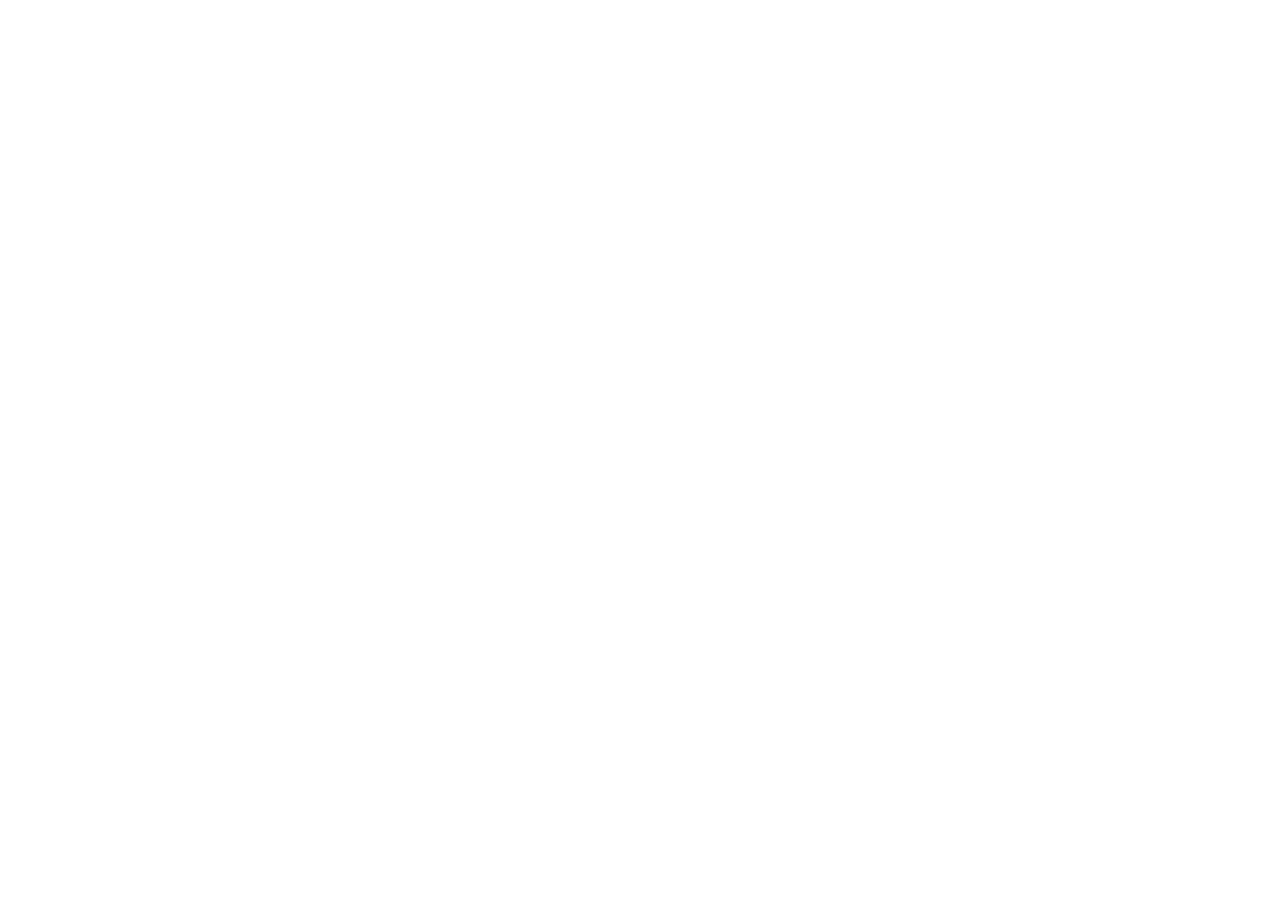
==== index.html @ 216a50ff "add files" ====
<!DOCTYPE html>
<html lang="en">
<head>
    <meta charset="UTF-8">
    <meta http-equiv="X-UA-Compatible" content="IE=edge">
    <meta name="viewport" content="width=device-width, initial-scale=1.0">
    <link rel="stylesheet" href="assets/style.css">
    <title>Booleando</title>
</head>
<body>
    
</body>
</html>
---- assets/style.css ----
* {
    margin: 0;
    padding: 0;
    box-sizing: border-box;
}
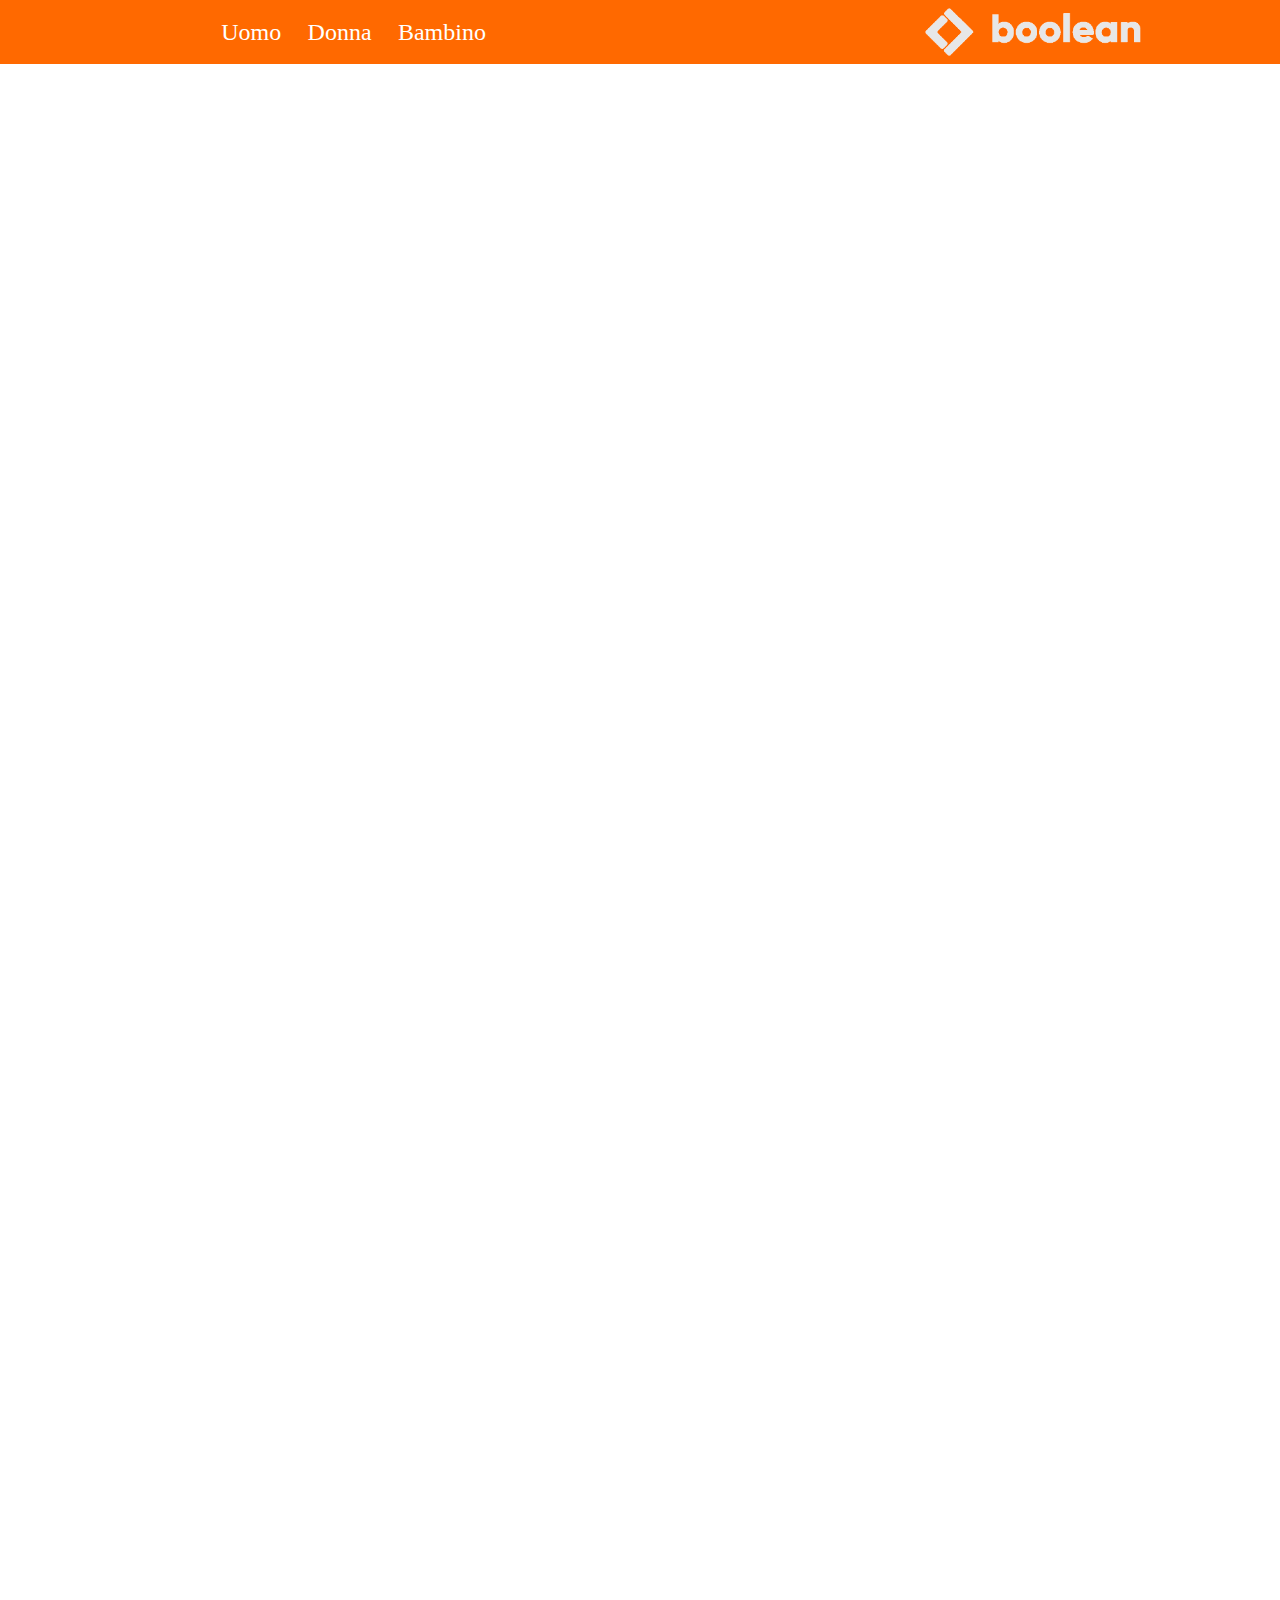
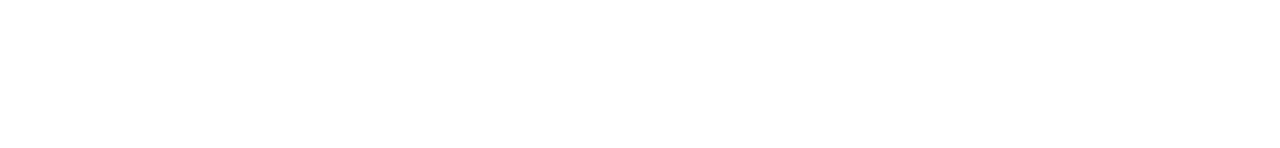
==== commit 301f3082: "fixed header" ====
--- a/index.html
+++ b/index.html
@@ -4,10 +4,28 @@
     <meta charset="UTF-8">
     <meta http-equiv="X-UA-Compatible" content="IE=edge">
     <meta name="viewport" content="width=device-width, initial-scale=1.0">
+    <link rel="stylesheet" href="https://cdnjs.cloudflare.com/ajax/libs/font-awesome/6.3.0/css/all.min.css">
+    <link rel="stylesheet" href="assets/debug.css">
     <link rel="stylesheet" href="assets/style.css">
     <title>Booleando</title>
 </head>
 <body>
-    
+    <header>
+        <nav>
+            <div class="box container">
+                <div class="gender">
+                   <a href="#">Uomo</a>
+                   <a href="#">Donna</a>
+                   <a href="#">Bambino</a>
+                </div>
+                <img class="logo" src="img/boolean-logo.png" alt="logo">
+                <div class="icons">
+                    <i class="fa-regular fa-user"></i>
+                    <i class="fa-regular fa-heart"></i>
+                    <i class="fa-solid fa-bag-shopping"></i>
+                </div>
+            </div>
+        </nav>
+    </header>
 </body>
 </html>--- a/assets/style.css
+++ b/assets/style.css
@@ -2,4 +2,49 @@
     margin: 0;
     padding: 0;
     box-sizing: border-box;
-}+}
+
+body {
+    width: 1920px;
+    height: 1748px;
+}
+
+.container {
+    max-width: 1500px;
+    margin-inline: auto;
+}
+
+nav {
+    background-color: #FF6900;
+    height: 4rem;
+}
+
+.box {
+    height: 4rem;
+    display: flex;
+    justify-content: space-between;
+    align-items: center;
+}
+
+/* .gender {
+    color: white;
+    font-size: 1.5em;
+} */
+
+.gender > * {
+    text-decoration: none;
+    color: white;
+    font-size: 1.5em;
+    padding-inline: .7rem;
+}
+
+.logo {
+    height: 3em;
+}
+
+.icons > * {
+    font-size: 1.5em;
+    color: white;
+    padding-inline: .7rem;
+}
+
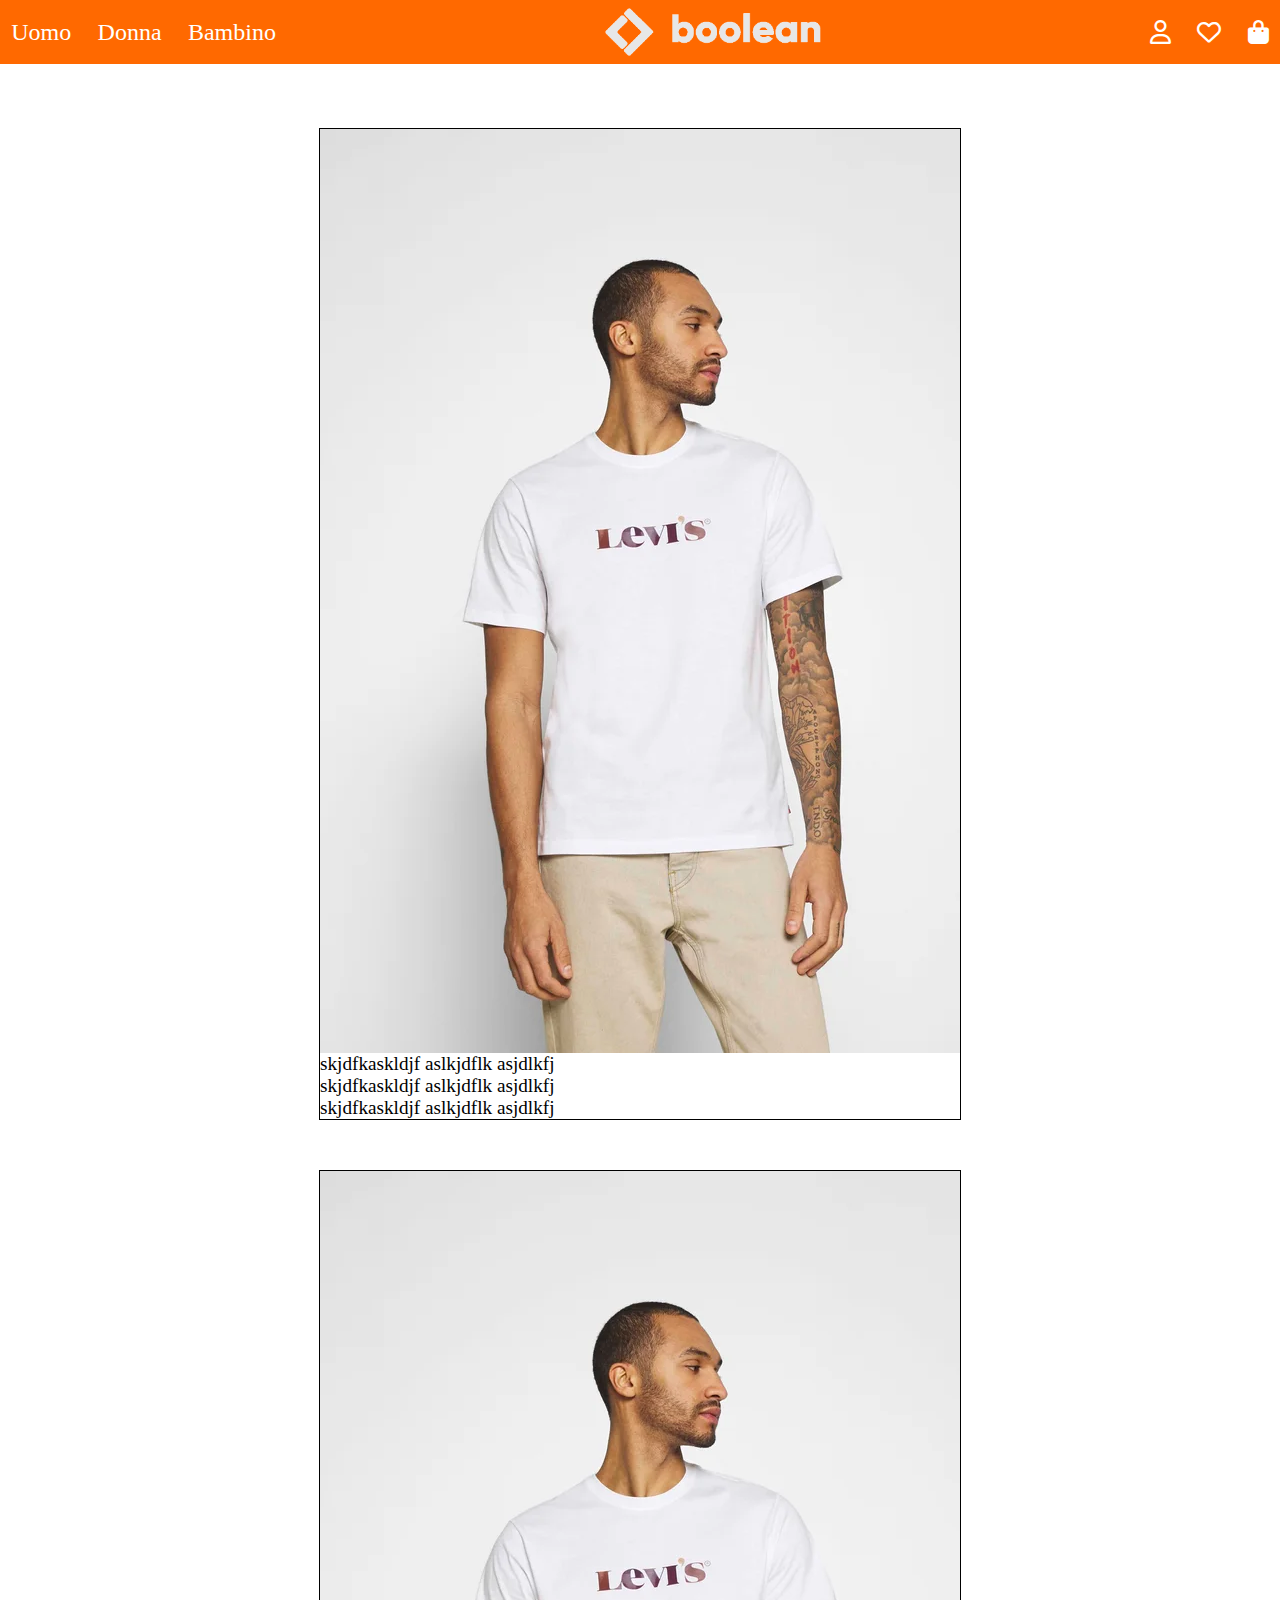
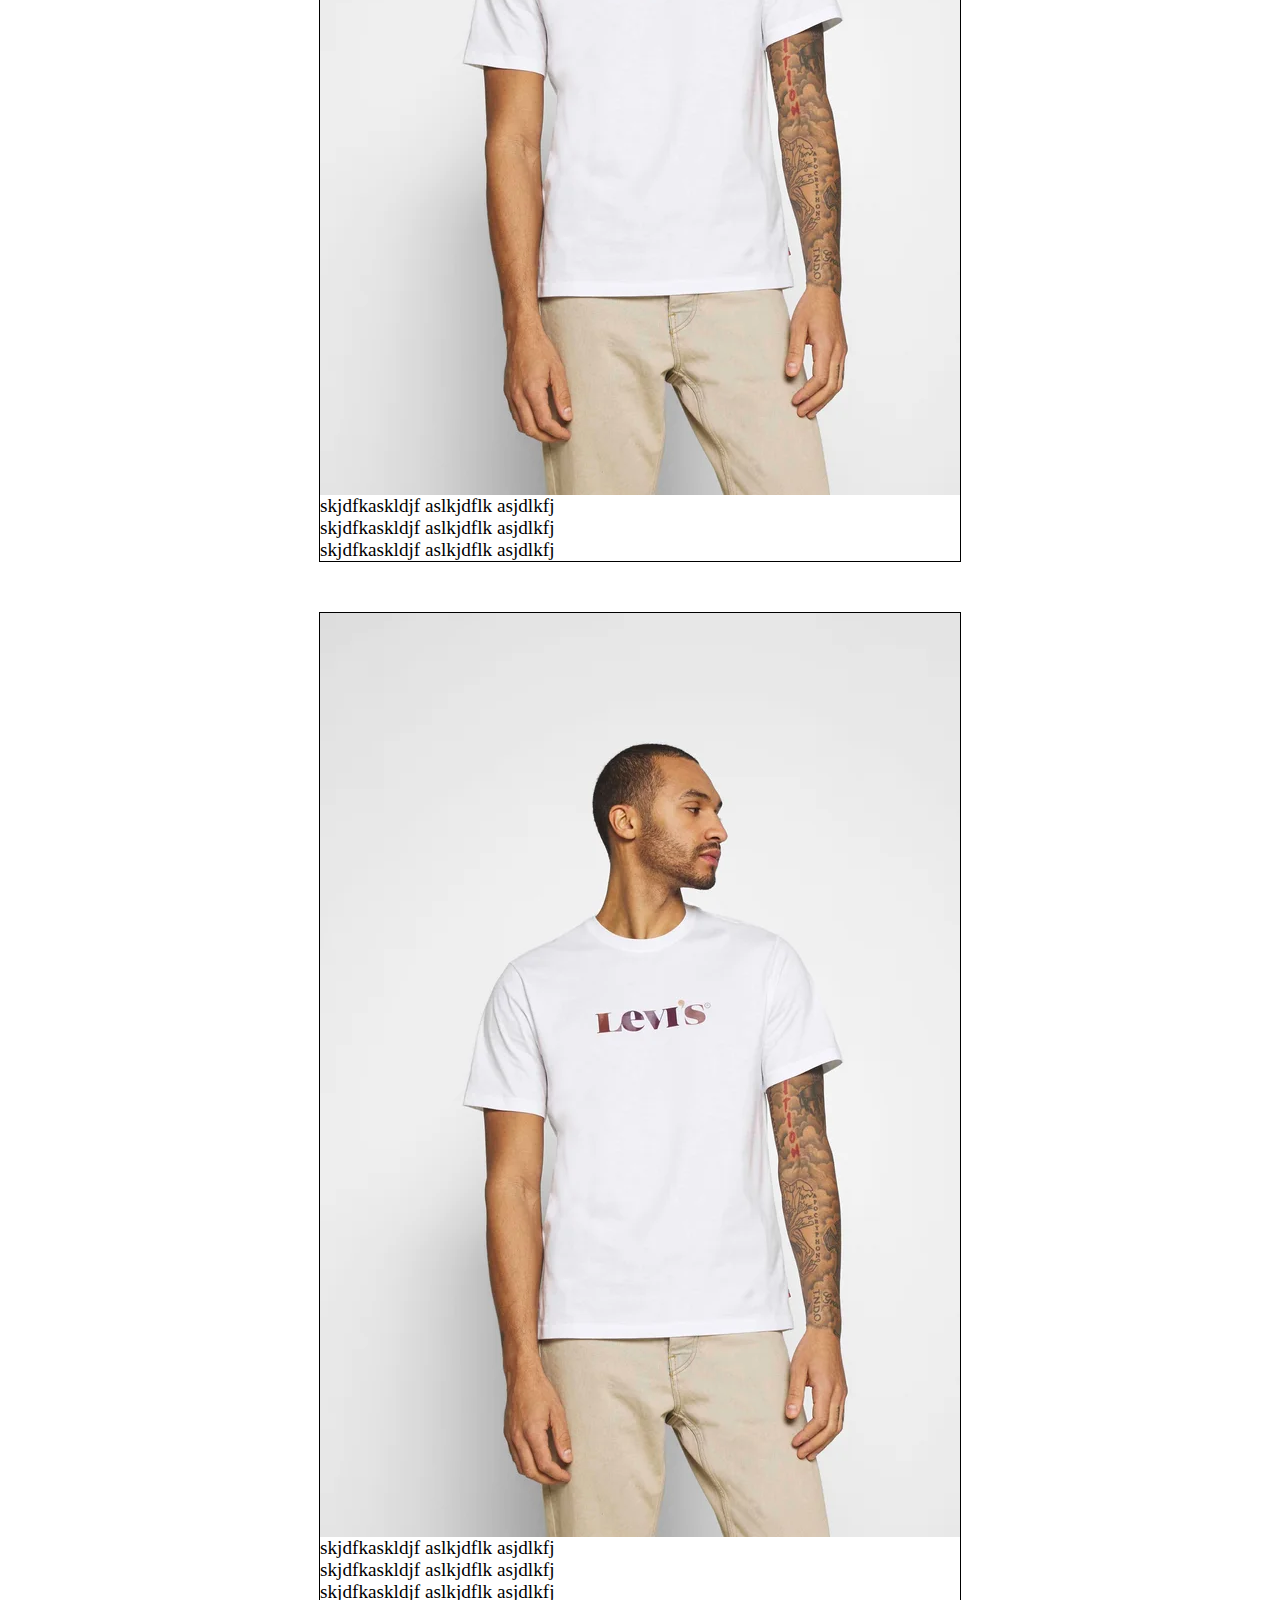
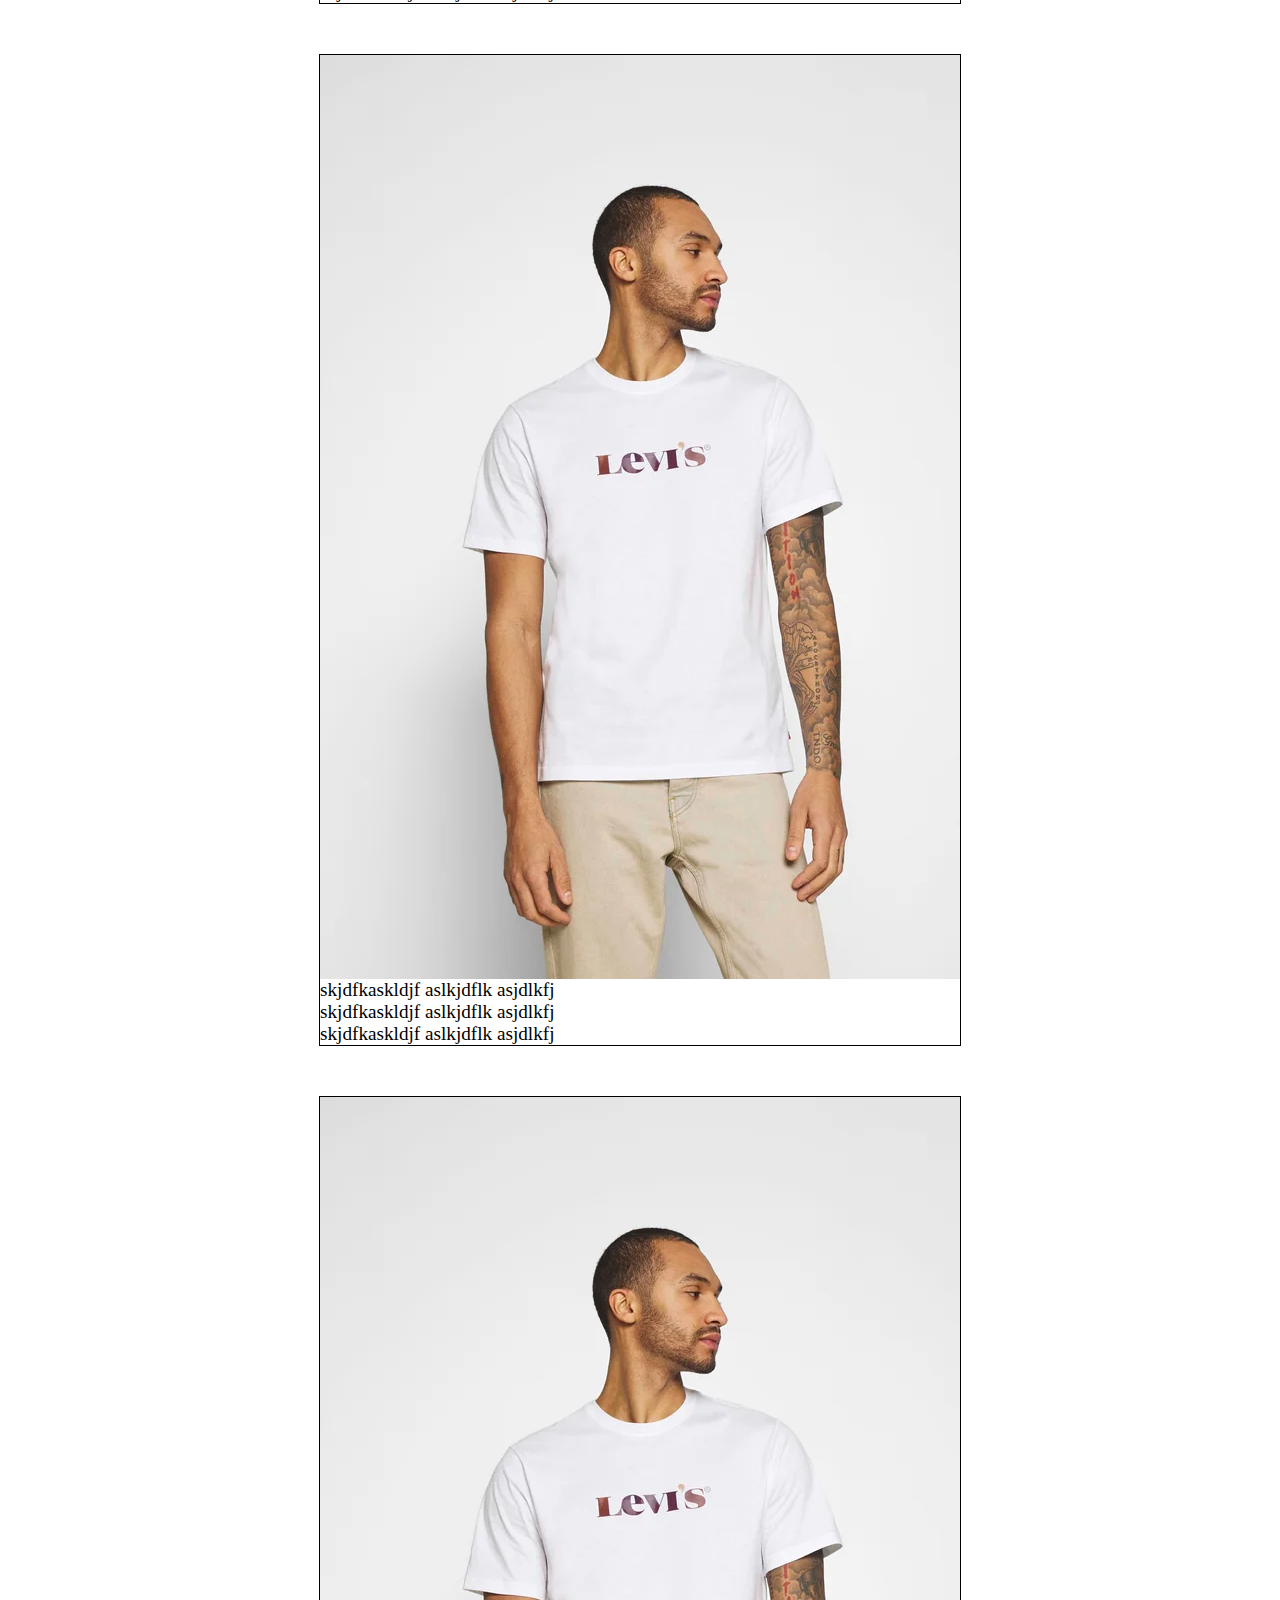
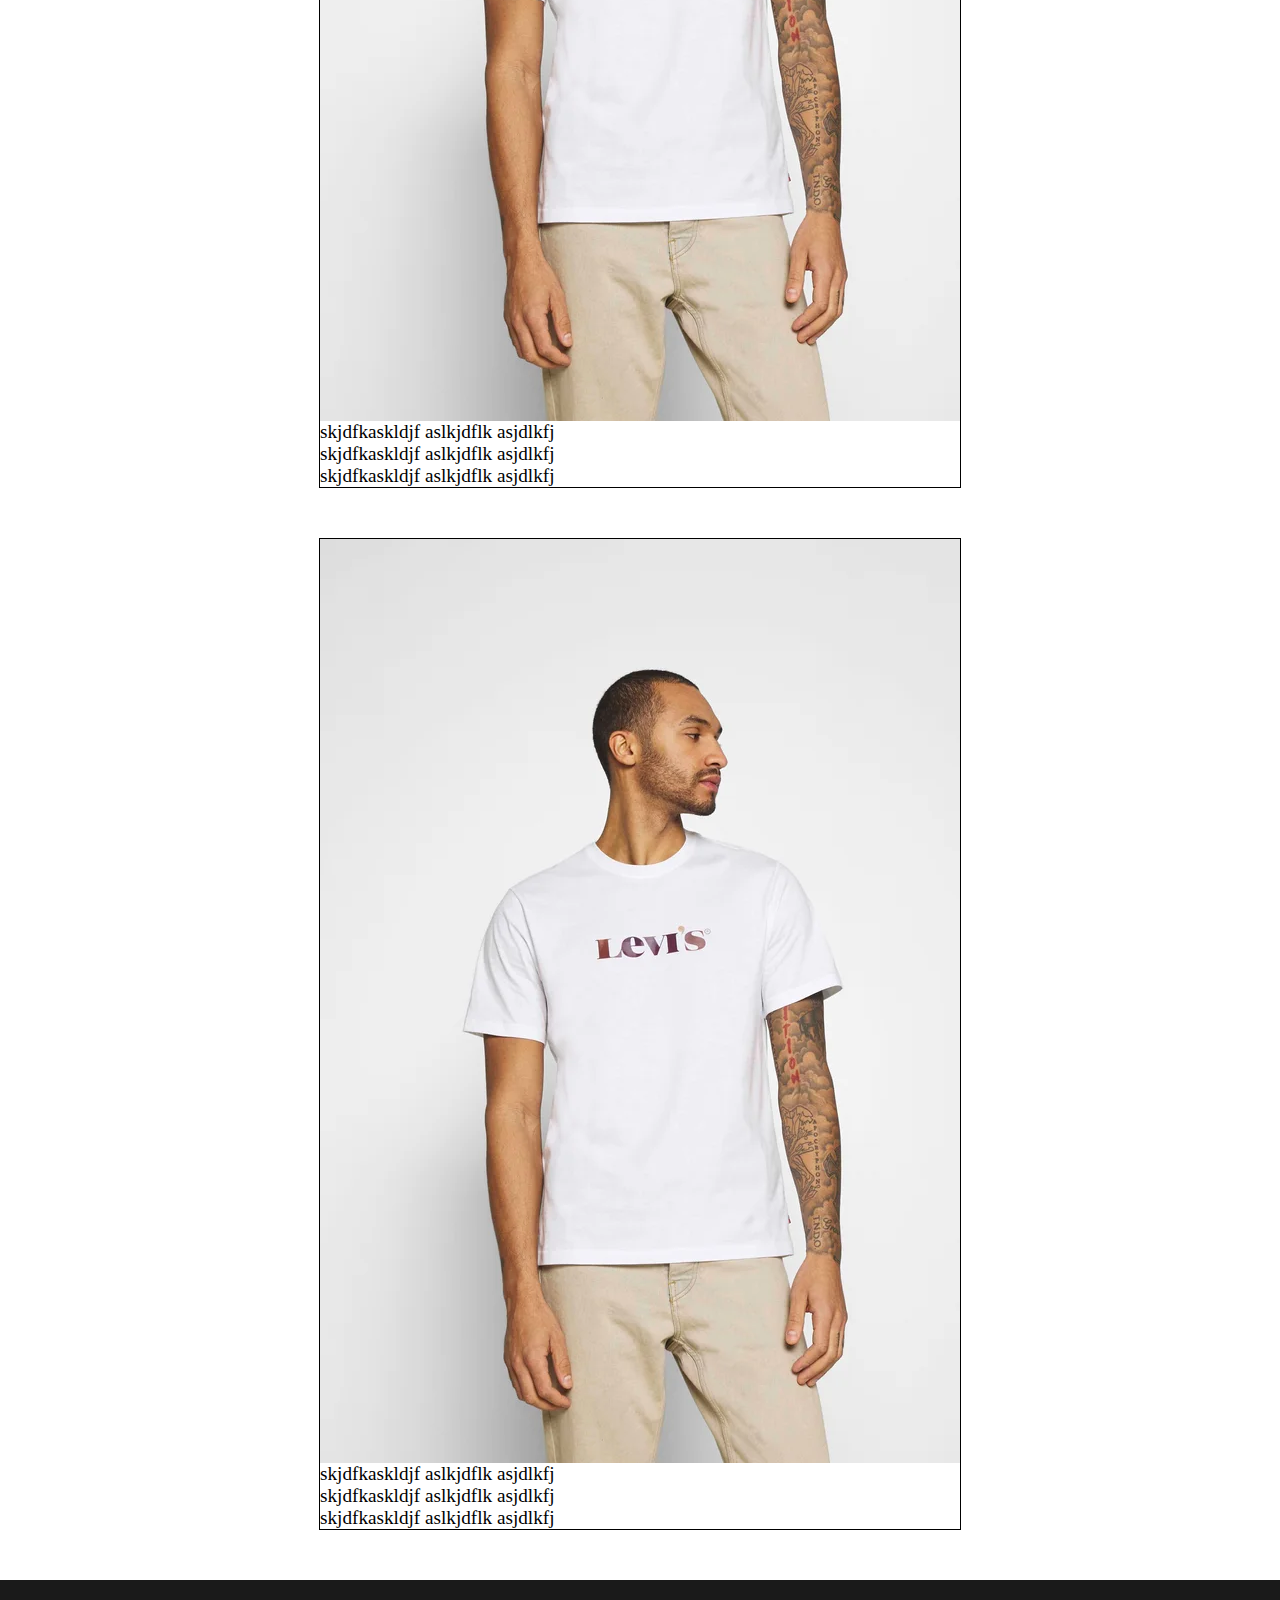
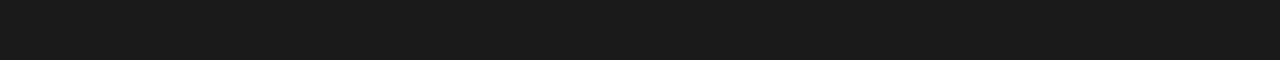
==== commit 1dc22dee: "fixing main" ====
--- a/index.html
+++ b/index.html
@@ -10,6 +10,7 @@
     <title>Booleando</title>
 </head>
 <body>
+
     <header>
         <nav>
             <div class="box container">
@@ -27,5 +28,52 @@
             </div>
         </nav>
     </header>
+
+    <main>
+        <div class="cards container">
+            <div class="card">
+                <img src="img/1.webp" alt="">
+                <span>skjdfkaskldjf aslkjdflk asjdlkfj </span>
+                <span>skjdfkaskldjf aslkjdflk asjdlkfj </span>
+                <span>skjdfkaskldjf aslkjdflk asjdlkfj </span>
+            </div>
+            <div class="card">
+                <img src="img/1.webp" alt="">
+                <span>skjdfkaskldjf aslkjdflk asjdlkfj </span>
+                <span>skjdfkaskldjf aslkjdflk asjdlkfj </span>
+                <span>skjdfkaskldjf aslkjdflk asjdlkfj </span>
+            </div>
+            <div class="card">
+                <img src="img/1.webp" alt="">
+                <span>skjdfkaskldjf aslkjdflk asjdlkfj </span>
+                <span>skjdfkaskldjf aslkjdflk asjdlkfj </span>
+                <span>skjdfkaskldjf aslkjdflk asjdlkfj </span>
+            </div>
+            <div class="card">
+                <img src="img/1.webp" alt="">
+                <span>skjdfkaskldjf aslkjdflk asjdlkfj </span>
+                <span>skjdfkaskldjf aslkjdflk asjdlkfj </span>
+                <span>skjdfkaskldjf aslkjdflk asjdlkfj </span>
+            </div>
+            <div class="card">
+                <img src="img/1.webp" alt="">
+                <span>skjdfkaskldjf aslkjdflk asjdlkfj </span>
+                <span>skjdfkaskldjf aslkjdflk asjdlkfj </span>
+                <span>skjdfkaskldjf aslkjdflk asjdlkfj </span>
+            </div>
+            <div class="card">
+                <img src="img/1.webp" alt="">
+                <span>skjdfkaskldjf aslkjdflk asjdlkfj </span>
+                <span>skjdfkaskldjf aslkjdflk asjdlkfj </span>
+                <span>skjdfkaskldjf aslkjdflk asjdlkfj </span>
+            </div>
+
+        </div>
+    </main>
+
+    <footer>
+        <div class="info"></div>
+        <div class="ext-links"></div>
+    </footer>
 </body>
 </html>--- a/assets/debug.css
+++ b/assets/debug.css
@@ -0,0 +1,6 @@
+.card {
+    /* width: 390px;
+    height: 590px; */
+    /* background-color: salmon; */
+    border: 1px solid black;
+}--- a/assets/style.css
+++ b/assets/style.css
@@ -5,18 +5,22 @@
 }
 
 body {
-    width: 1920px;
-    height: 1748px;
+    margin-top: 8rem;
 }
 
 .container {
-    max-width: 1500px;
+    max-width: 1800px;
     margin-inline: auto;
 }
 
 nav {
     background-color: #FF6900;
     height: 4rem;
+    width: 100%;
+    position: fixed;
+    top: 0;
+    left: 0;
+    right: 0;
 }
 
 .box {
@@ -48,3 +52,36 @@
     padding-inline: .7rem;
 }
 
+/* main */
+
+.cards {
+    display: flex;
+    flex-wrap: wrap;
+    justify-content: center;
+    /* width: calc( 100% / 3 - 20px); */
+}
+
+.card {
+    margin-inline: 12px;
+    margin-bottom: 50px;
+    display: flex;
+    flex-direction: column;
+    flex: 0 1 auto;
+}    
+
+.card img {
+    height: 100%;
+}
+
+span {
+    font-size: 1.2rem;
+}
+
+/* footer */
+
+
+footer {
+    background-color: #1A1A1A;
+    height: 5rem;
+}
+
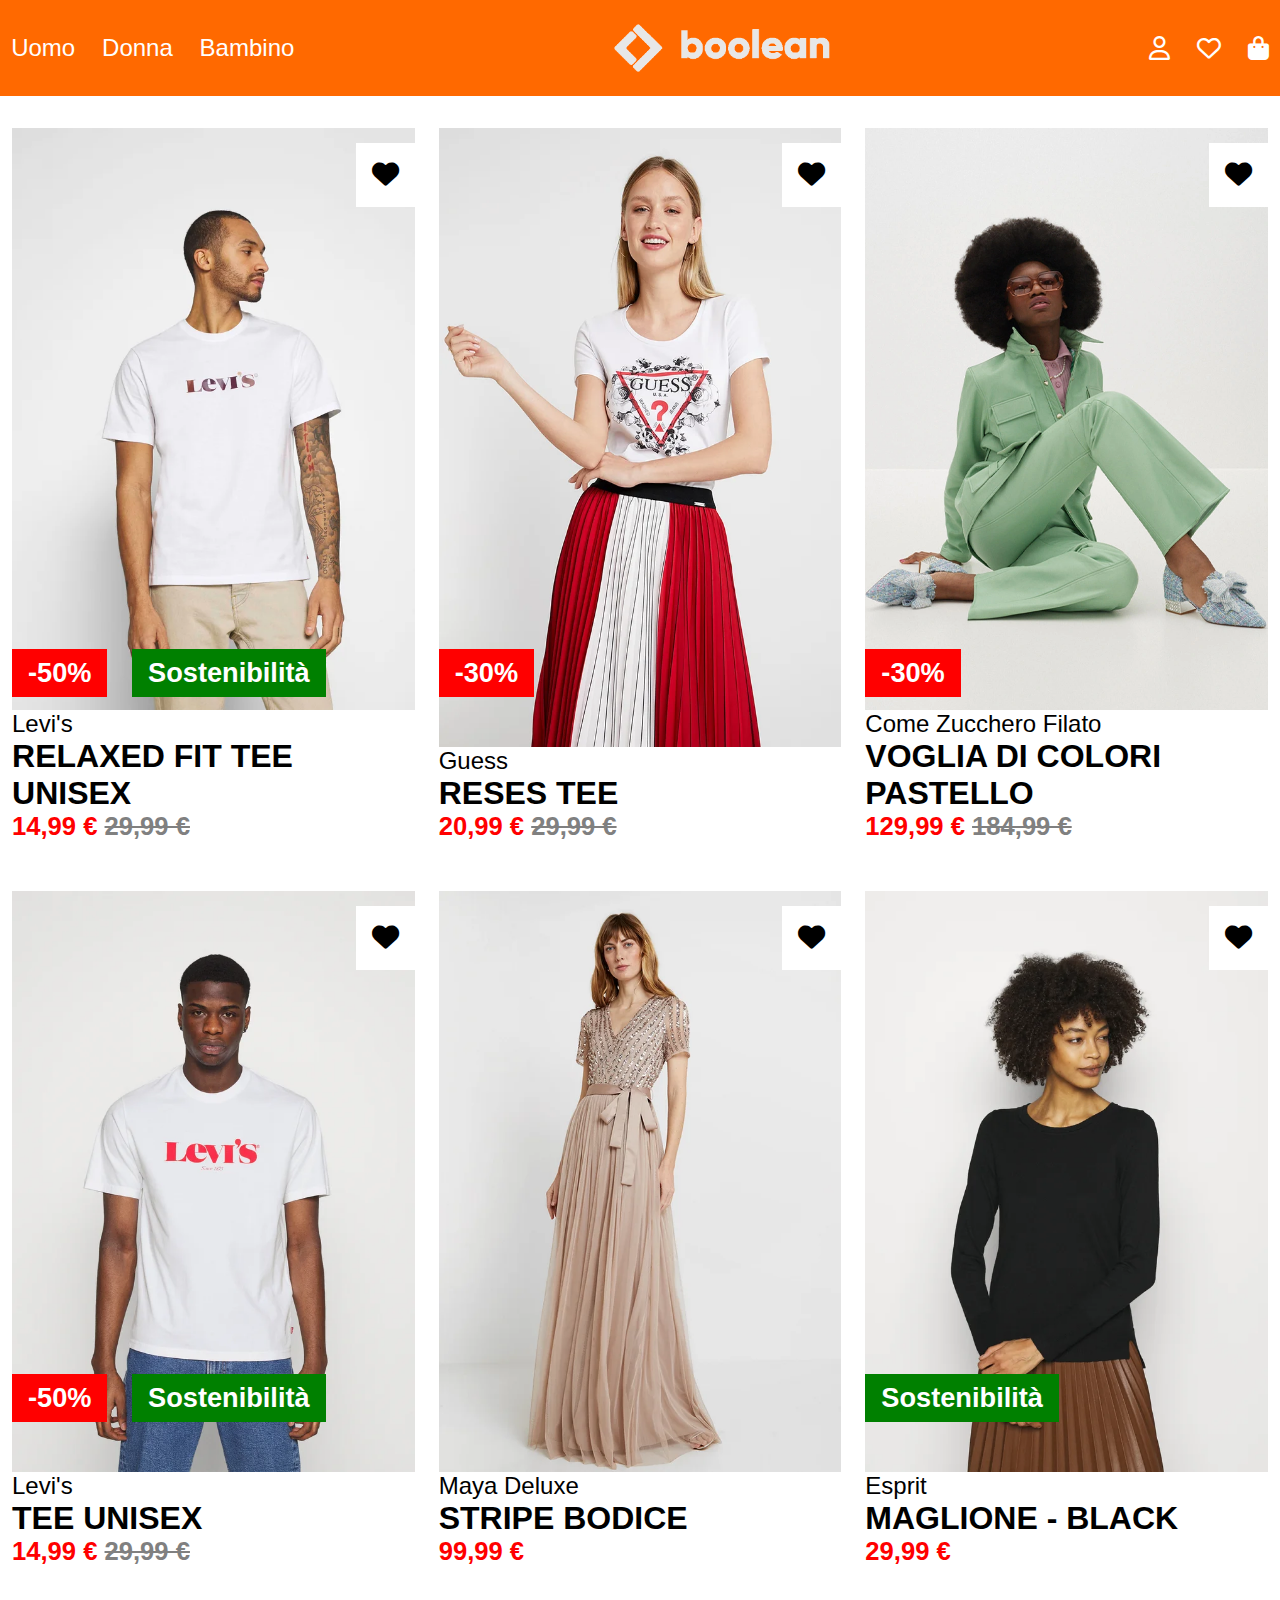
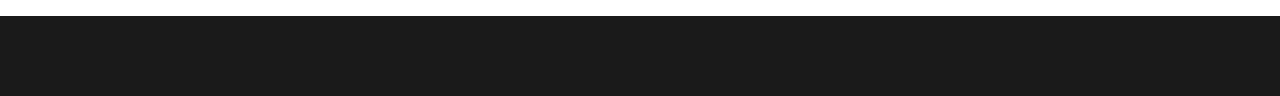
==== commit 1a4afa9f: "fixed main" ====
--- a/index.html
+++ b/index.html
@@ -5,6 +5,7 @@
     <meta http-equiv="X-UA-Compatible" content="IE=edge">
     <meta name="viewport" content="width=device-width, initial-scale=1.0">
     <link rel="stylesheet" href="https://cdnjs.cloudflare.com/ajax/libs/font-awesome/6.3.0/css/all.min.css">
+    <style>@import url('https://fonts.cdnfonts.com/css/whitney-2');</style>
     <link rel="stylesheet" href="assets/debug.css">
     <link rel="stylesheet" href="assets/style.css">
     <title>Booleando</title>
@@ -31,42 +32,87 @@
 
     <main>
         <div class="cards container">
+
             <div class="card">
+
+                <span class="prefered"><i class="fa-solid fa-heart"></i></span>
+
                 <img src="img/1.webp" alt="">
-                <span>skjdfkaskldjf aslkjdflk asjdlkfj </span>
-                <span>skjdfkaskldjf aslkjdflk asjdlkfj </span>
-                <span>skjdfkaskldjf aslkjdflk asjdlkfj </span>
+
+                <span class="discount">-50%</span>
+                <span class="sus">Sostenibilità</span>
+
+                <span class="brand">Levi's</s></span>
+                <span class="model">RELAXED FIT TEE UNISEX</span>
+                <span class="price">14,99 € <span class="prc-discount">29,99 €</span></span>
+
             </div>
             <div class="card">
-                <img src="img/1.webp" alt="">
-                <span>skjdfkaskldjf aslkjdflk asjdlkfj </span>
-                <span>skjdfkaskldjf aslkjdflk asjdlkfj </span>
-                <span>skjdfkaskldjf aslkjdflk asjdlkfj </span>
+
+                <span class="prefered"><i class="fa-solid fa-heart"></i></span>
+
+                <img src="img/2.webp" alt="">
+
+                <span class="discount">-30%</span>
+
+                <span class="brand">Guess</s></span>
+                <span class="model">RESES TEE</span>
+                <span class="price">20,99 € <span class="prc-discount">29,99 €</span></span>
+
             </div>
             <div class="card">
-                <img src="img/1.webp" alt="">
-                <span>skjdfkaskldjf aslkjdflk asjdlkfj </span>
-                <span>skjdfkaskldjf aslkjdflk asjdlkfj </span>
-                <span>skjdfkaskldjf aslkjdflk asjdlkfj </span>
+
+                <span class="prefered"><i class="fa-solid fa-heart"></i></span>
+
+                <img src="img/3.webp" alt="">
+
+                <span class="discount">-30%</span>
+
+                <span class="brand">Come Zucchero Filato</s></span>
+                <span class="model">VOGLIA DI COLORI PASTELLO</span>
+                <span class="price">129,99 € <span class="prc-discount">184,99 €</span></span>
+
             </div>
             <div class="card">
-                <img src="img/1.webp" alt="">
-                <span>skjdfkaskldjf aslkjdflk asjdlkfj </span>
-                <span>skjdfkaskldjf aslkjdflk asjdlkfj </span>
-                <span>skjdfkaskldjf aslkjdflk asjdlkfj </span>
+
+                <span class="prefered"><i class="fa-solid fa-heart"></i></span>
+
+                <img src="img/4.webp" alt="">
+
+                <span class="discount">-50%</span>
+                <span class="sus">Sostenibilità</span>
+
+                <span class="brand">Levi's</s></span>
+                <span class="model">TEE UNISEX</span>
+                <span class="price">14,99 € <span class="prc-discount">29,99 €</span></span>
+
             </div>
             <div class="card">
-                <img src="img/1.webp" alt="">
-                <span>skjdfkaskldjf aslkjdflk asjdlkfj </span>
-                <span>skjdfkaskldjf aslkjdflk asjdlkfj </span>
-                <span>skjdfkaskldjf aslkjdflk asjdlkfj </span>
+
+                <span class="prefered"><i class="fa-solid fa-heart"></i></span>
+
+                <img src="img/5.webp" alt="">
+
+                <span class="brand">Maya Deluxe</s></span>
+                <span class="model">STRIPE BODICE</span>
+                <span class="price">99,99 €</span>
+
             </div>
             <div class="card">
-                <img src="img/1.webp" alt="">
-                <span>skjdfkaskldjf aslkjdflk asjdlkfj </span>
-                <span>skjdfkaskldjf aslkjdflk asjdlkfj </span>
-                <span>skjdfkaskldjf aslkjdflk asjdlkfj </span>
+
+                <span class="prefered"><i class="fa-solid fa-heart"></i></span>
+
+                <img src="img/6.webp" alt="">
+
+                <span class="sus" style="left: 0;">Sostenibilità</span>
+
+                <span class="brand">Esprit</s></span>
+                <span class="model">MAGLIONE - BLACK</span>
+                <span class="price">29,99 €</span>
+
             </div>
+
+           
 
         </div>
     </main>
--- a/assets/debug.css
+++ b/assets/debug.css
@@ -2,5 +2,5 @@
     /* width: 390px;
     height: 590px; */
     /* background-color: salmon; */
-    border: 1px solid black;
+    /* border: 1px solid black; */
 }--- a/assets/style.css
+++ b/assets/style.css
@@ -6,6 +6,7 @@
 
 body {
     margin-top: 8rem;
+    font-family: 'Whitney', sans-serif;
 }
 
 .container {
@@ -13,18 +14,23 @@
     margin-inline: auto;
 }
 
-nav {
-    background-color: #FF6900;
-    height: 4rem;
-    width: 100%;
+header {
     position: fixed;
     top: 0;
     left: 0;
     right: 0;
+    z-index: 2;
+}
+
+nav {
+    background-color: #FF6900;
+    height: 6rem;
+    width: 100%;
+
 }
 
 .box {
-    height: 4rem;
+    height: 6rem;
     display: flex;
     justify-content: space-between;
     align-items: center;
@@ -58,7 +64,6 @@
     display: flex;
     flex-wrap: wrap;
     justify-content: center;
-    /* width: calc( 100% / 3 - 20px); */
 }
 
 .card {
@@ -67,14 +72,64 @@
     display: flex;
     flex-direction: column;
     flex: 0 1 auto;
-}    
+    position: relative;
+    width: calc( 100% / 3 - 24px);
+}  
+
+.prefered {
+    font-size: 1.7rem;
+    background-color: white;
+    padding: 1rem;
+    position: absolute;
+    right: 0;
+    top: 15px;
+}
 
 .card img {
     height: 100%;
 }
 
-span {
-    font-size: 1.2rem;
+.discount {
+    background-color: red;
+    color: white;
+    font-weight: 700;
+    font-size: 1.7rem;
+    padding: 0.5rem 1rem;
+    position: absolute;
+    bottom: 9rem;
+    left: 0;
+}
+
+.sus {
+    background-color: green;
+    color: white;
+    font-weight: 700;
+    font-size: 1.7rem;
+    padding: 0.5rem 1rem;
+    position: absolute;
+    bottom: 9rem;
+    left: 7.5rem;
+}
+
+.brand {
+    font-size: 1.5rem;
+}
+
+.model {
+    font-size: 2rem;
+    font-weight: 600;
+
+}
+
+.price {
+    color: red;
+    font-size: 1.6rem;
+    font-weight: bold;
+}
+
+.prc-discount{
+    color: grey;
+    text-decoration: line-through;
 }
 
 /* footer */
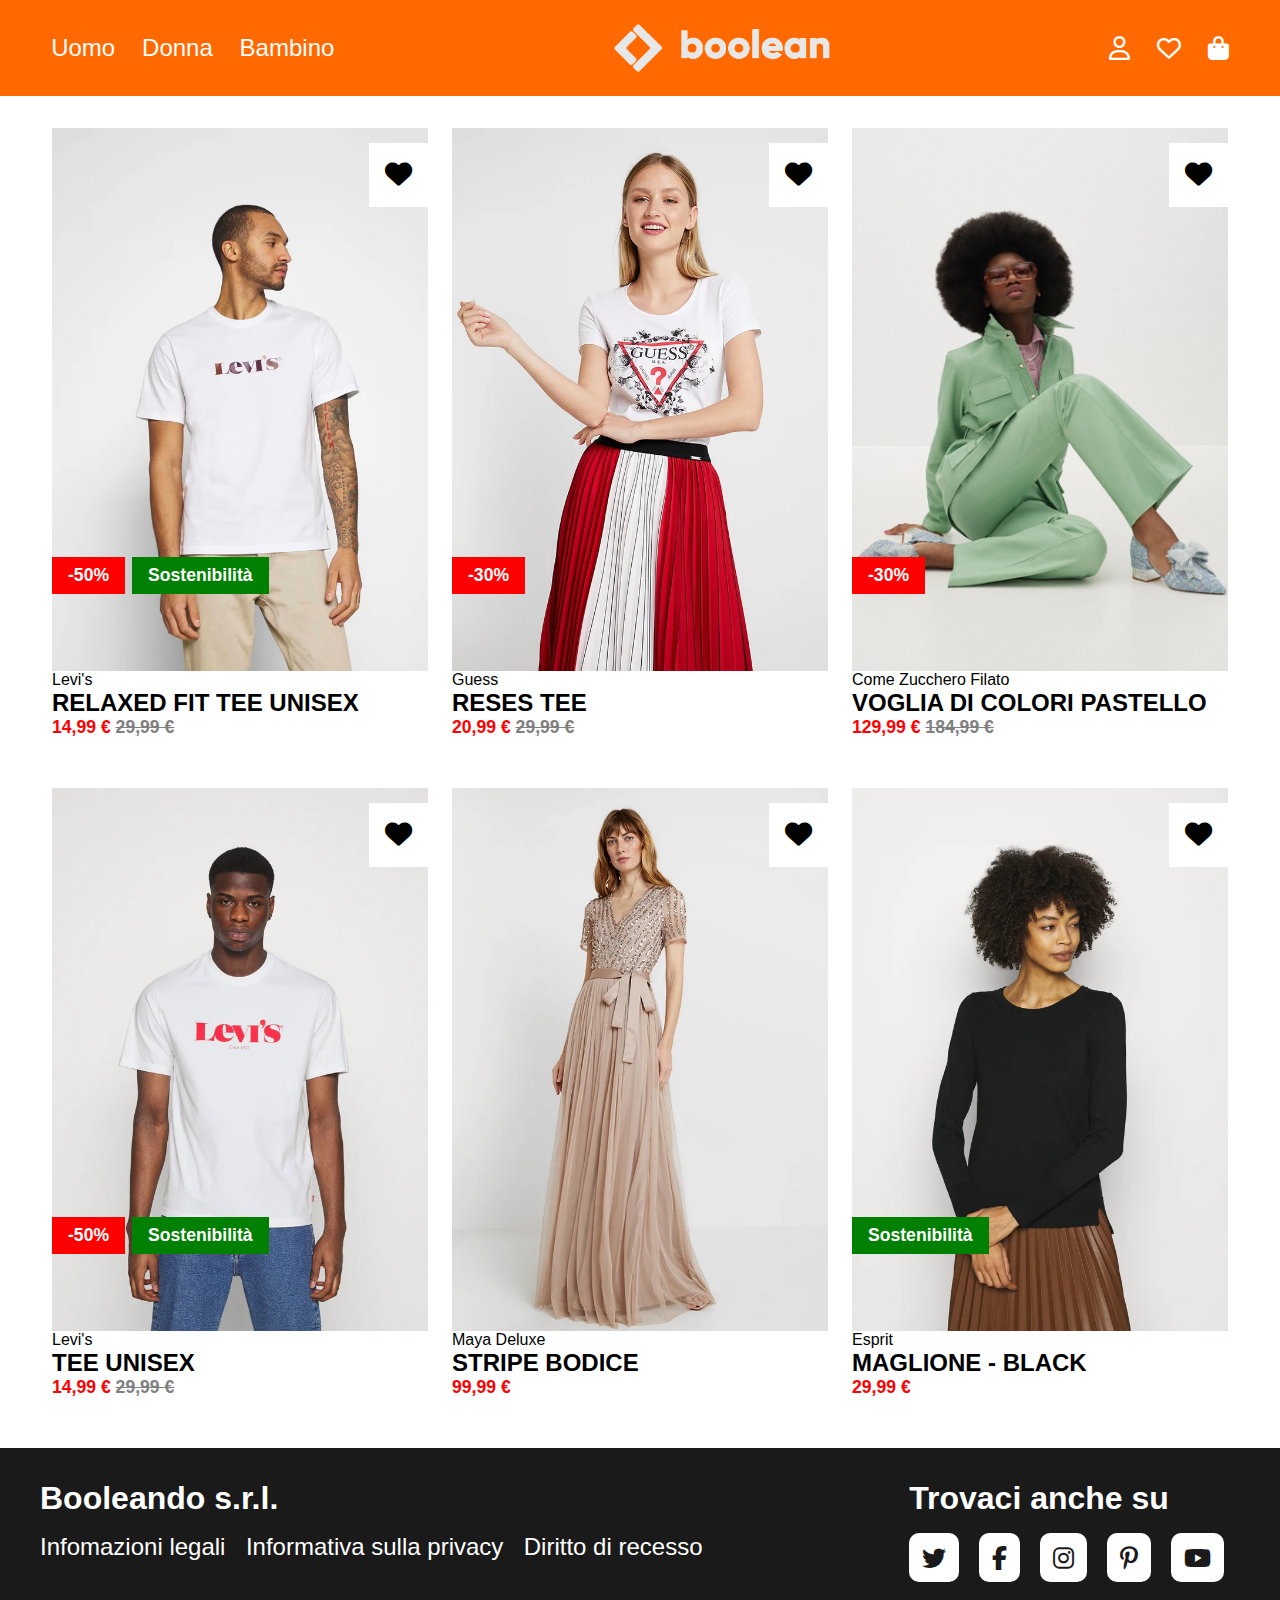
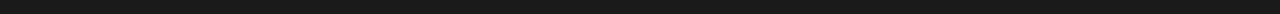
==== commit 8767f3b3: "fixed all" ====
--- a/index.html
+++ b/index.html
@@ -6,7 +6,6 @@
     <meta name="viewport" content="width=device-width, initial-scale=1.0">
     <link rel="stylesheet" href="https://cdnjs.cloudflare.com/ajax/libs/font-awesome/6.3.0/css/all.min.css">
     <style>@import url('https://fonts.cdnfonts.com/css/whitney-2');</style>
-    <link rel="stylesheet" href="assets/debug.css">
     <link rel="stylesheet" href="assets/style.css">
     <title>Booleando</title>
 </head>
@@ -118,8 +117,26 @@
     </main>
 
     <footer>
-        <div class="info"></div>
-        <div class="ext-links"></div>
+        <div class="boxf container">
+            <div class="info">
+                <h4>Booleando s.r.l.</h4>
+                <span>
+                    <a class="info-links" href="#">Infomazioni legali</a>
+                    <a class="info-links" href="#">Informativa sulla privacy</a>
+                    <a class="info-links" href="#">Diritto di recesso</a>
+                </span>
+            </div>
+            <div class="ext-links">
+                <h4>Trovaci anche su</h4>
+                <div class="social-links">
+                    <i class="fa-brands fa-twitter"></i>
+                    <i class="fa-brands fa-facebook-f"></i>
+                    <i class="fa-brands fa-instagram"></i>
+                    <i class="fa-brands fa-pinterest-p"></i>
+                    <i class="fa-brands fa-youtube"></i>
+                </div>
+            </div>
+        </div>
     </footer>
 </body>
 </html>--- a/assets/style.css
+++ b/assets/style.css
@@ -10,7 +10,7 @@
 }
 
 .container {
-    max-width: 1800px;
+    max-width: 1200px;
     margin-inline: auto;
 }
 
@@ -93,7 +93,7 @@
     background-color: red;
     color: white;
     font-weight: 700;
-    font-size: 1.7rem;
+    font-size: 1.1rem;
     padding: 0.5rem 1rem;
     position: absolute;
     bottom: 9rem;
@@ -104,26 +104,26 @@
     background-color: green;
     color: white;
     font-weight: 700;
-    font-size: 1.7rem;
+    font-size: 1.1rem;
     padding: 0.5rem 1rem;
     position: absolute;
     bottom: 9rem;
-    left: 7.5rem;
+    left: 5rem;
 }
 
 .brand {
-    font-size: 1.5rem;
+    font-size: 1rem;
 }
 
 .model {
-    font-size: 2rem;
+    font-size: 1.5rem;
     font-weight: 600;
 
 }
 
 .price {
     color: red;
-    font-size: 1.6rem;
+    font-size: 1.1rem;
     font-weight: bold;
 }
 
@@ -137,6 +137,35 @@
 
 footer {
     background-color: #1A1A1A;
-    height: 5rem;
+    /* height: 5rem; */
 }
 
+.boxf {
+    padding-top: 2rem;
+    padding-bottom: 2rem;
+    display: flex;
+    justify-content: space-between;
+}
+
+h4 {
+    color: white;
+    font-size: 2rem;
+    margin-bottom: 1rem;
+}
+
+.info-links {
+    font-size: 1.5rem;
+    text-decoration: none;
+    color: white;
+    margin-right: 1rem;
+}
+
+.social-links > i {
+    color: #1A1A1A;
+    background-color: white;
+    font-size: 1.5rem;
+    margin-right: 1rem;
+    padding: 0.8rem;
+    border-radius: 10px;
+}
+
